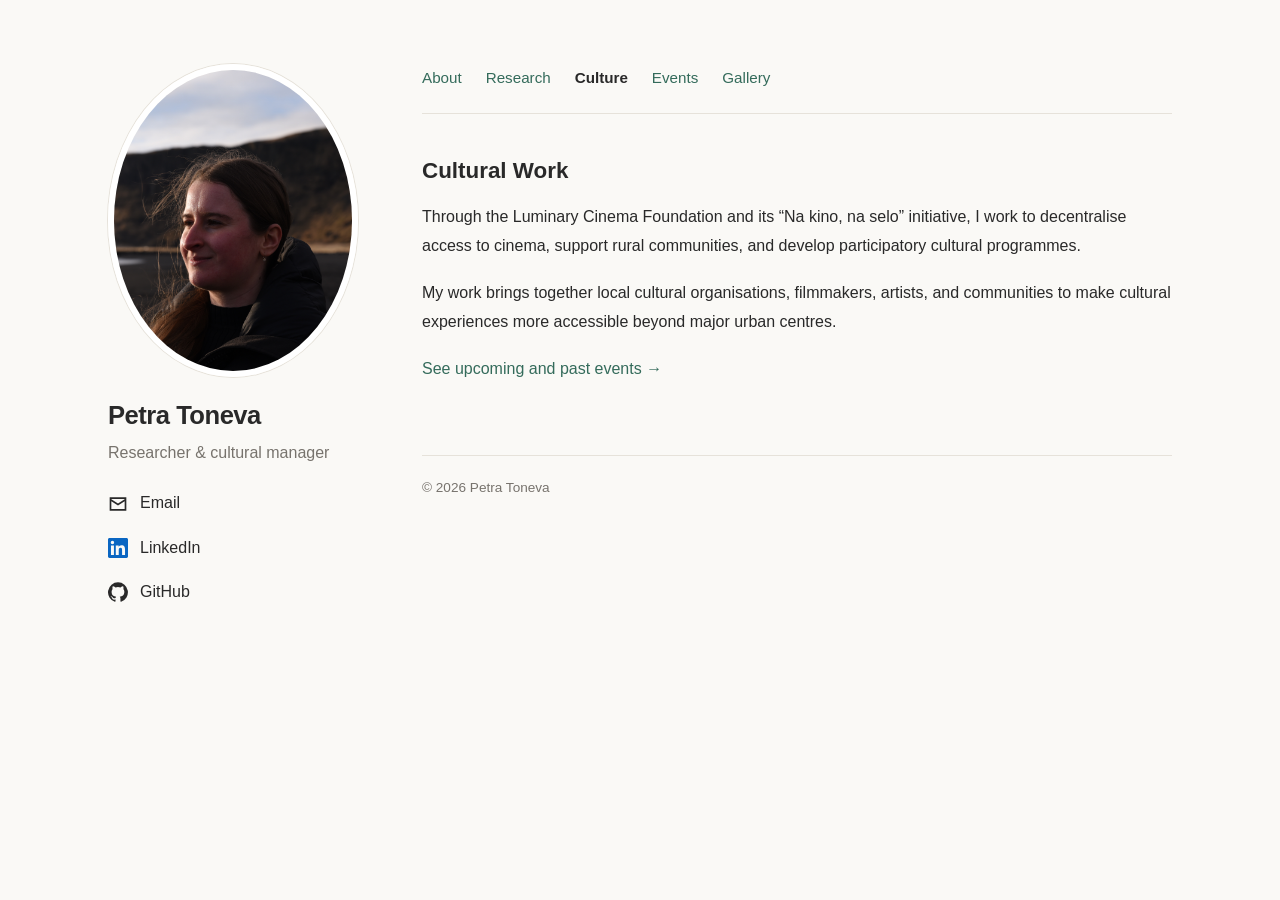
==== culture.html @ c930ba10 "Add files via upload" ====
<!DOCTYPE html>
<html lang="en">
<head>
  <meta charset="UTF-8">
  <meta name="viewport" content="width=device-width, initial-scale=1.0">

  <title>Cultural Work | Petra Toneva</title>
  <meta name="description" content="Petra Toneva's cultural work with the Luminary Cinema Foundation and the “Na kino, na selo” initiative.">

  <link rel="stylesheet" href="styles.css">
</head>

<body>
  <div class="layout">

    <!-- ===== Sidebar (same on every page) ===== -->
    <aside class="sidebar">
      <img src="petra.JPG" alt="Portrait of Petra Toneva" class="sidebar-photo">
      <h1 class="sidebar-name"><a href="index.html">Petra Toneva</a></h1>
      <p class="sidebar-role">Researcher & cultural manager</p>

      <ul class="sidebar-links">
        <li>
          <a href="mailto:petra.toneva@gmail.com">
            <svg viewBox="0 0 24 24" aria-hidden="true"><path d="M2 4h20v16H2V4zm2 2v.4l8 5 8-5V6H4zm16 2.75-8 5-8-5V18h16V8.75z"/></svg>
            Email
          </a>
        </li>
        <li>
          <a href="https://www.linkedin.com/in/petra-toneva/" target="_blank" rel="noopener noreferrer">
            <svg class="icon-linkedin" viewBox="0 0 24 24" aria-hidden="true"><path d="M20.45 20.45h-3.56v-5.57c0-1.33-.02-3.04-1.85-3.04-1.85 0-2.14 1.45-2.14 2.94v5.67H9.35V9h3.41v1.56h.05c.48-.9 1.64-1.85 3.37-1.85 3.6 0 4.27 2.37 4.27 5.46v6.28zM5.34 7.43a2.06 2.06 0 1 1 0-4.13 2.06 2.06 0 0 1 0 4.13zM7.12 20.45H3.56V9h3.56v11.45zM22.22 0H1.77C.79 0 0 .77 0 1.73v20.54C0 23.23.79 24 1.77 24h20.45c.98 0 1.78-.77 1.78-1.73V1.73C24 .77 23.2 0 22.22 0z"/></svg>
            LinkedIn
          </a>
        </li>
        <li>
          <a href="https://github.com/petratoneva/" target="_blank" rel="noopener noreferrer">
            <svg viewBox="0 0 24 24" aria-hidden="true"><path d="M12 .3a12 12 0 0 0-3.8 23.38c.6.12.83-.26.83-.57L9 21.07c-3.34.72-4.04-1.61-4.04-1.61-.55-1.39-1.34-1.76-1.34-1.76-1.08-.74.09-.73.09-.73 1.2.09 1.83 1.24 1.83 1.24 1.07 1.83 2.81 1.3 3.5 1 .1-.78.42-1.31.76-1.61-2.67-.3-5.47-1.33-5.47-5.93 0-1.31.47-2.38 1.24-3.22-.14-.3-.54-1.52.1-3.18 0 0 1-.32 3.3 1.23a11.5 11.5 0 0 1 6 0c2.28-1.55 3.29-1.23 3.29-1.23.64 1.66.24 2.88.12 3.18a4.65 4.65 0 0 1 1.23 3.22c0 4.61-2.8 5.63-5.48 5.92.42.36.81 1.1.81 2.22l-.01 3.29c0 .31.2.69.82.57A12 12 0 0 0 12 .3"/></svg>
            GitHub
          </a>
        </li>
      </ul>
    </aside>

    <!-- ===== Page content ===== -->
    <div class="content">
      <nav aria-label="Main navigation">
        <a href="index.html">About</a>
        <a href="research.html">Research</a>
        <a href="culture.html" aria-current="page">Culture</a>
        <a href="events.html">Events</a>
        <a href="gallery.html">Gallery</a>
      </nav>

      <main>
        <section id="culture">
          <h2>Cultural Work</h2>

          <p>
            Through the Luminary Cinema Foundation and its
            “Na kino, na selo” initiative, I work to decentralise
            access to cinema, support rural communities, and develop
            participatory cultural programmes.
          </p>

          <p>
            My work brings together local cultural organisations,
            filmmakers, artists, and communities to make cultural
            experiences more accessible beyond major urban centres.
          </p>

          <p>
            <a href="events.html">See upcoming and past events →</a>
          </p>
        </section>
      </main>

      <footer>
        <p>© 2026 Petra Toneva</p>
      </footer>
    </div>

  </div>
</body>
</html>
---- styles.css ----
:root {
  --background: #faf9f6;
  --surface: #ffffff;
  --text: #292929;
  --muted: #77736d;
  --accent: #346b5b;
  --line: #e6e2da;
}

* {
  box-sizing: border-box;
}

html {
  scroll-behavior: smooth;
}

body {
  font-family: Arial, Helvetica, sans-serif;
  max-width: 1120px;
  margin: 0 auto;
  padding: 64px 28px;
  line-height: 1.8;
  color: var(--text);
  background: var(--background);
}

h1, h2, h3 {
  line-height: 1.3;
  font-weight: 600;
}

h2 {
  font-size: 1.4rem;
  margin: 0 0 18px;
}

h3 {
  font-size: 1.1rem;
  margin: 0 0 4px;
}

p {
  margin: 0 0 18px;
}

a {
  color: var(--accent);
  text-decoration: none;
}

a:hover {
  text-decoration: underline;
}

/* ---------- Page layout: sidebar + content ---------- */
.layout {
  display: grid;
  grid-template-columns: 250px minmax(0, 1fr);
  gap: 64px;
  align-items: start;
}

/* ---------- Sidebar ---------- */
.sidebar {
  position: sticky;
  top: 40px;
}

.sidebar-photo {
  display: block;
  width: 100%;
  aspect-ratio: 4 / 5;
  object-fit: cover;
  object-position: center;
  border-radius: 50%;
  border: 6px solid var(--surface);
  box-shadow: 0 0 0 1px var(--line);
  margin-bottom: 22px;
}

.sidebar-name {
  font-size: 1.6rem;
  letter-spacing: -0.5px;
  margin: 0 0 8px;
}

.sidebar-name a {
  color: inherit;
}

.sidebar-name a:hover {
  text-decoration: none;
}

.sidebar-role {
  color: var(--muted);
  font-size: 1rem;
  line-height: 1.6;
  margin: 0 0 24px;
}

.sidebar-links {
  list-style: none;
  padding: 0;
  margin: 0;
}

.sidebar-links li {
  padding: 0;
  margin: 0 0 10px;
}

.sidebar-links a {
  display: inline-flex;
  align-items: center;
  gap: 12px;
  color: var(--text);
}

.sidebar-links a:hover {
  color: var(--accent);
  text-decoration: none;
}

.sidebar-links svg {
  width: 20px;
  height: 20px;
  flex-shrink: 0;
  fill: currentColor;
}

.sidebar-links .icon-linkedin {
  fill: #0a66c2;
}

/* ---------- Navigation ---------- */
nav {
  display: flex;
  flex-wrap: wrap;
  gap: 24px;
  padding: 0 0 22px;
  margin: 0 0 42px;
  border-bottom: 1px solid var(--line);
}

nav a {
  font-size: 0.95rem;
}

nav a[aria-current="page"] {
  color: var(--text);
  font-weight: 600;
}

nav a[aria-current="page"]:hover {
  text-decoration: none;
}

/* ---------- Sections ---------- */
section {
  margin-top: 58px;
  scroll-margin-top: 24px;
}

main > section:first-child {
  margin-top: 0;
}

ul {
  padding-left: 22px;
}

li {
  padding-left: 4px;
  margin-bottom: 8px;
}

.contact-links {
  display: flex;
  flex-wrap: wrap;
  gap: 12px 24px;
}

.empty-note {
  color: var(--muted);
}

/* ---------- Events ---------- */
.event-list {
  list-style: none;
  padding: 0;
  margin: 0;
}

.event {
  display: grid;
  grid-template-columns: 140px minmax(0, 1fr);
  gap: 24px;
  padding: 22px 0;
  margin: 0;
  border-top: 1px solid var(--line);
}

.event:last-child {
  border-bottom: 1px solid var(--line);
}

.event-date {
  color: var(--muted);
  font-size: 0.95rem;
}

.event-meta {
  color: var(--muted);
  font-size: 0.9rem;
  margin: 0 0 8px;
}

.event p:last-child {
  margin-bottom: 0;
}

/* ---------- Gallery ---------- */
.gallery {
  display: grid;
  grid-template-columns: repeat(auto-fill, minmax(220px, 1fr));
  gap: 24px;
  margin: 0;
}

.gallery figure {
  margin: 0;
}

.gallery a {
  display: block;
  overflow: hidden;
  border-radius: 4px;
  background: var(--line);
}

.gallery img {
  display: block;
  width: 100%;
  aspect-ratio: 4 / 3;
  object-fit: cover;
  transition: transform 0.3s ease;
}

.gallery a:hover img {
  transform: scale(1.03);
}

.gallery figcaption {
  margin-top: 8px;
  font-size: 0.85rem;
  line-height: 1.5;
  color: var(--muted);
}

/* Lightbox */
.lightbox {
  max-width: min(92vw, 1100px);
  max-height: 92vh;
  padding: 0;
  border: none;
  border-radius: 4px;
  background: var(--surface);
}

.lightbox::backdrop {
  background: rgba(20, 20, 20, 0.85);
}

.lightbox img {
  display: block;
  max-width: 100%;
  max-height: calc(92vh - 60px);
  margin: 0 auto;
}

.lightbox-bar {
  display: flex;
  justify-content: space-between;
  align-items: center;
  gap: 16px;
  padding: 10px 16px;
  font-size: 0.85rem;
  color: var(--muted);
}

.lightbox-close {
  border: none;
  background: none;
  font: inherit;
  font-size: 1.4rem;
  line-height: 1;
  color: var(--text);
  cursor: pointer;
}

/* ---------- Footer ---------- */
footer {
  margin-top: 72px;
  padding-top: 20px;
  border-top: 1px solid var(--line);
  color: var(--muted);
  font-size: 0.85rem;
}

/* ---------- Mobile ---------- */
@media (max-width: 760px) {
  body {
    padding: 32px 20px;
  }

  .layout {
    grid-template-columns: 1fr;
    gap: 32px;
  }

  /* Sidebar becomes a compact header: photo beside name */
  .sidebar {
    position: static;
    display: grid;
    grid-template-columns: 96px minmax(0, 1fr);
    gap: 4px 20px;
    align-items: center;
  }

  .sidebar-photo {
    grid-row: span 2;
    border-width: 3px;
    margin: 0;
  }

  .sidebar-name {
    font-size: 1.4rem;
    margin: 0;
    align-self: end;
  }

  .sidebar-role {
    margin: 0;
    align-self: start;
    font-size: 0.95rem;
  }

  .sidebar-links {
    grid-column: 1 / -1;
    display: flex;
    flex-wrap: wrap;
    gap: 8px 20px;
    margin-top: 16px;
  }

  .sidebar-links li {
    margin: 0;
  }

  nav {
    gap: 12px 20px;
    margin-bottom: 32px;
    padding-top: 18px;
    border-top: 1px solid var(--line);
  }

  section {
    margin-top: 44px;
  }

  .event {
    grid-template-columns: 1fr;
    gap: 4px;
  }

  .gallery {
    grid-template-columns: repeat(auto-fill, minmax(150px, 1fr));
    gap: 16px;
  }
}
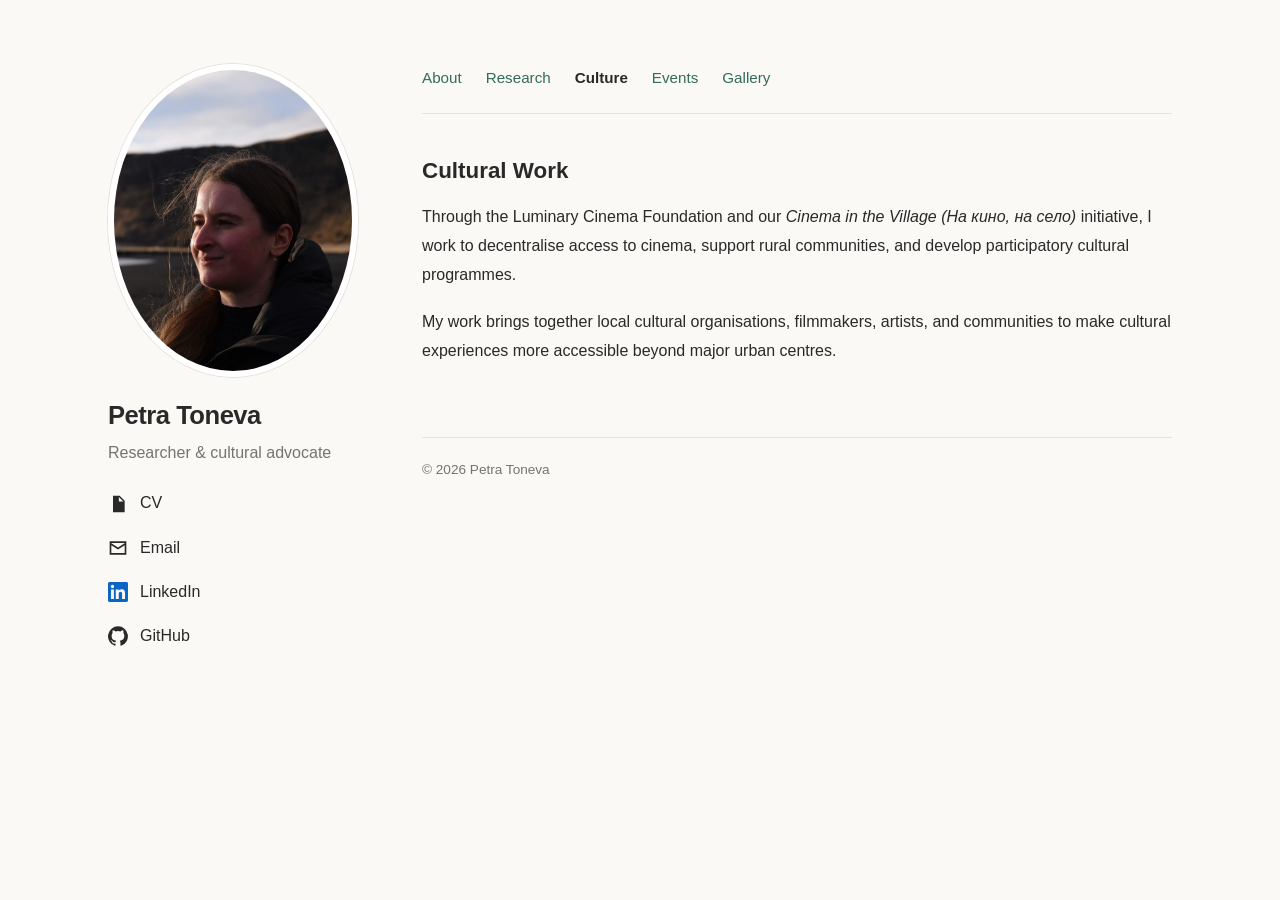
==== commit 02af3114: "Add files via upload" ====
--- a/culture.html
+++ b/culture.html
@@ -5,7 +5,7 @@
   <meta name="viewport" content="width=device-width, initial-scale=1.0">
 
   <title>Cultural Work | Petra Toneva</title>
-  <meta name="description" content="Petra Toneva's cultural work with the Luminary Cinema Foundation and the “Na kino, na selo” initiative.">
+  <meta name="description" content="Petra Toneva's cultural work with the Luminary Cinema Foundation and the Cinema in the Village (На кино, на село) initiative.">
 
   <link rel="stylesheet" href="styles.css">
 </head>
@@ -15,11 +15,18 @@
 
     <!-- ===== Sidebar (same on every page) ===== -->
     <aside class="sidebar">
-      <img src="petra.JPG" alt="Portrait of Petra Toneva" class="sidebar-photo">
+      <img src="petra-portrait.jpg" alt="Portrait of Petra Toneva" class="sidebar-photo">
       <h1 class="sidebar-name"><a href="index.html">Petra Toneva</a></h1>
-      <p class="sidebar-role">Researcher & cultural manager</p>
+      <p class="sidebar-role">Researcher & cultural advocate</p>
 
       <ul class="sidebar-links">
+        <li>
+          <!-- Put your CV in the same folder with this file name -->
+          <a href="CV_Petra_Toneva.pdf" target="_blank" rel="noopener">
+            <svg viewBox="0 0 24 24" aria-hidden="true"><path d="M6 2h8l6 6v14H6V2zm7 1.5V9h5.5L13 3.5zM9 12h8v1.5H9V12zm0 3h8v1.5H9V15zm0 3h5v1.5H9V18z"/></svg>
+            CV
+          </a>
+        </li>
         <li>
           <a href="mailto:petra.toneva@gmail.com">
             <svg viewBox="0 0 24 24" aria-hidden="true"><path d="M2 4h20v16H2V4zm2 2v.4l8 5 8-5V6H4zm16 2.75-8 5-8-5V18h16V8.75z"/></svg>
@@ -56,20 +63,16 @@
           <h2>Cultural Work</h2>
 
           <p>
-            Through the Luminary Cinema Foundation and its
-            “Na kino, na selo” initiative, I work to decentralise
-            access to cinema, support rural communities, and develop
-            participatory cultural programmes.
+            Through the Luminary Cinema Foundation and our
+            <em>Cinema in the Village (<span lang="bg">На кино, на село</span>)</em>
+            initiative, I work to decentralise access to cinema, support
+            rural communities, and develop participatory cultural programmes.
           </p>
 
           <p>
             My work brings together local cultural organisations,
             filmmakers, artists, and communities to make cultural
             experiences more accessible beyond major urban centres.
-          </p>
-
-          <p>
-            <a href="events.html">See upcoming and past events →</a>
           </p>
         </section>
       </main>
--- a/styles.css
+++ b/styles.css
@@ -186,39 +186,72 @@
   color: var(--muted);
 }
 
-/* ---------- Events ---------- */
-.event-list {
+/* ---------- Item lists (education, events, training) ---------- */
+.item-list {
   list-style: none;
   padding: 0;
-  margin: 0;
-}
-
-.event {
-  display: grid;
-  grid-template-columns: 140px minmax(0, 1fr);
-  gap: 24px;
-  padding: 22px 0;
+  margin: 0 0 8px;
+}
+
+.item-list li {
+  display: flex;
+  flex-wrap: wrap;
+  justify-content: space-between;
+  gap: 2px 24px;
+  padding: 12px 0;
   margin: 0;
   border-top: 1px solid var(--line);
 }
 
-.event:last-child {
+.item-list li:last-child {
   border-bottom: 1px solid var(--line);
 }
 
-.event-date {
-  color: var(--muted);
-  font-size: 0.95rem;
-}
-
-.event-meta {
-  color: var(--muted);
-  font-size: 0.9rem;
-  margin: 0 0 8px;
-}
-
-.event p:last-child {
-  margin-bottom: 0;
+.item-title {
+  font-weight: 600;
+}
+
+.item-detail {
+  color: var(--muted);
+  text-align: right;
+}
+
+.list-heading {
+  margin: 40px 0 12px;
+  font-size: 0.85rem;
+  letter-spacing: 1px;
+  text-transform: uppercase;
+  color: var(--muted);
+}
+
+h2 + .list-heading {
+  margin-top: 8px;
+}
+
+/* ---------- Research projects ---------- */
+.project-list {
+  margin: 28px 0 0;
+}
+
+.project {
+  padding: 20px 0;
+  border-top: 1px solid var(--line);
+}
+
+.project:last-child {
+  border-bottom: 1px solid var(--line);
+}
+
+.project h3 {
+  margin-bottom: 6px;
+}
+
+.project p {
+  margin: 0;
+}
+
+.after-list {
+  margin-top: 28px;
 }
 
 /* ---------- Gallery ---------- */
@@ -351,8 +384,9 @@
     grid-column: 1 / -1;
     display: flex;
     flex-wrap: wrap;
-    gap: 8px 20px;
+    gap: 8px 16px;
     margin-top: 16px;
+    font-size: 0.95rem;
   }
 
   .sidebar-links li {
@@ -370,9 +404,12 @@
     margin-top: 44px;
   }
 
-  .event {
-    grid-template-columns: 1fr;
-    gap: 4px;
+  .item-list li {
+    flex-direction: column;
+  }
+
+  .item-detail {
+    text-align: left;
   }
 
   .gallery {
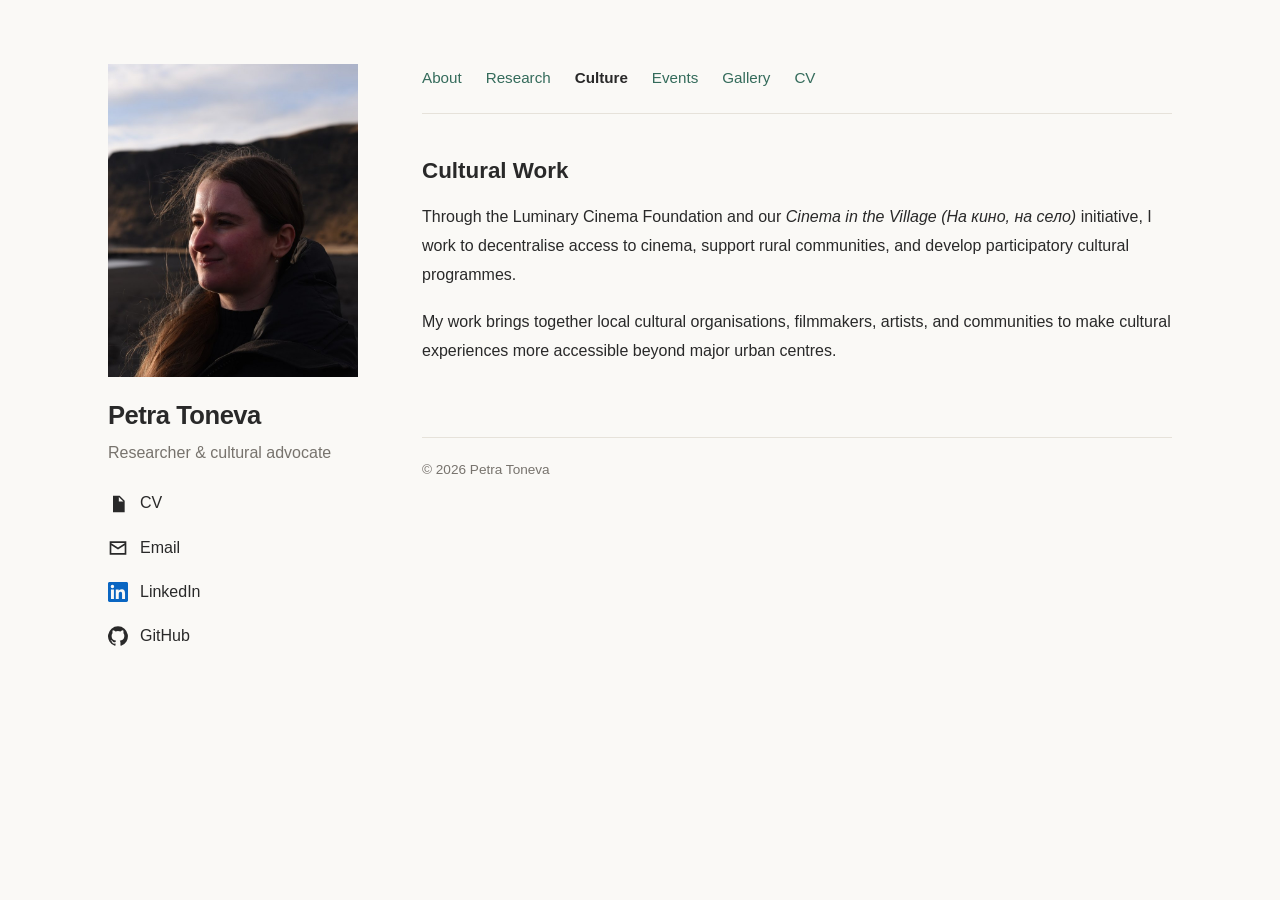
==== commit 8c49f4e8: "Add files via upload" ====
--- a/culture.html
+++ b/culture.html
@@ -21,8 +21,7 @@
 
       <ul class="sidebar-links">
         <li>
-          <!-- Put your CV in the same folder with this file name -->
-          <a href="CV_Petra_Toneva.pdf" target="_blank" rel="noopener">
+          <a href="cv.html">
             <svg viewBox="0 0 24 24" aria-hidden="true"><path d="M6 2h8l6 6v14H6V2zm7 1.5V9h5.5L13 3.5zM9 12h8v1.5H9V12zm0 3h8v1.5H9V15zm0 3h5v1.5H9V18z"/></svg>
             CV
           </a>
@@ -56,6 +55,7 @@
         <a href="culture.html" aria-current="page">Culture</a>
         <a href="events.html">Events</a>
         <a href="gallery.html">Gallery</a>
+        <a href="cv.html">CV</a>
       </nav>
 
       <main>
--- a/styles.css
+++ b/styles.css
@@ -72,10 +72,8 @@
   width: 100%;
   aspect-ratio: 4 / 5;
   object-fit: cover;
-  object-position: center;
-  border-radius: 50%;
-  border: 6px solid var(--surface);
-  box-shadow: 0 0 0 1px var(--line);
+  object-position: 50% 40%;
+  border-radius: 0;
   margin-bottom: 22px;
 }
 
@@ -186,7 +184,10 @@
   color: var(--muted);
 }
 
-/* ---------- Item lists (education, events, training) ---------- */
+/* ---------- Item lists (education, events, training) ----------
+   Every row uses the same three columns, so names, details and years
+   line up down the whole page. All text is left-aligned and uses the
+   same size, weight and colour. */
 .item-list {
   list-style: none;
   padding: 0;
@@ -194,26 +195,43 @@
 }
 
 .item-list li {
-  display: flex;
-  flex-wrap: wrap;
-  justify-content: space-between;
+  display: grid;
+  grid-template-columns: minmax(0, 5fr) minmax(0, 4fr) 3.5rem;
   gap: 2px 24px;
+  align-items: baseline;
   padding: 12px 0;
   margin: 0;
   border-top: 1px solid var(--line);
+  text-align: left;
 }
 
 .item-list li:last-child {
   border-bottom: 1px solid var(--line);
 }
 
-.item-title {
-  font-weight: 600;
-}
-
-.item-detail {
-  color: var(--muted);
-  text-align: right;
+.item-title,
+.item-detail,
+.item-year {
+  font-weight: 400;
+  color: var(--text);
+  text-align: left;
+}
+
+.item-year {
+  font-variant-numeric: tabular-nums;
+}
+
+/* Linked names look like the rest; only the small arrow marks a link */
+.item-title a {
+  color: inherit;
+}
+
+.item-title a:hover {
+  text-decoration: underline;
+}
+
+.item-title .ext {
+  font-size: 0.85em;
 }
 
 .list-heading {
@@ -333,6 +351,34 @@
   cursor: pointer;
 }
 
+/* ---------- CV ---------- */
+.cv-header {
+  display: flex;
+  flex-wrap: wrap;
+  justify-content: space-between;
+  align-items: baseline;
+  gap: 8px 24px;
+  margin-bottom: 18px;
+}
+
+.cv-header h2 {
+  margin: 0;
+}
+
+.cv-frame p {
+  padding: 16px;
+  margin: 0;
+}
+
+.cv-frame {
+  display: block;
+  width: 100%;
+  height: 85vh;
+  min-height: 600px;
+  border: 1px solid var(--line);
+  background: var(--surface);
+}
+
 /* ---------- Footer ---------- */
 footer {
   margin-top: 72px;
@@ -364,7 +410,6 @@
 
   .sidebar-photo {
     grid-row: span 2;
-    border-width: 3px;
     margin: 0;
   }
 
@@ -394,7 +439,7 @@
   }
 
   nav {
-    gap: 12px 20px;
+    gap: 12px 16px;
     margin-bottom: 32px;
     padding-top: 18px;
     border-top: 1px solid var(--line);
@@ -405,11 +450,16 @@
   }
 
   .item-list li {
-    flex-direction: column;
-  }
-
-  .item-detail {
-    text-align: left;
+    grid-template-columns: minmax(0, 1fr) 3.5rem;
+  }
+
+  .cv-frame {
+    height: 75vh;
+    min-height: 420px;
+  }
+
+  .item-title {
+    grid-column: 1 / -1;
   }
 
   .gallery {
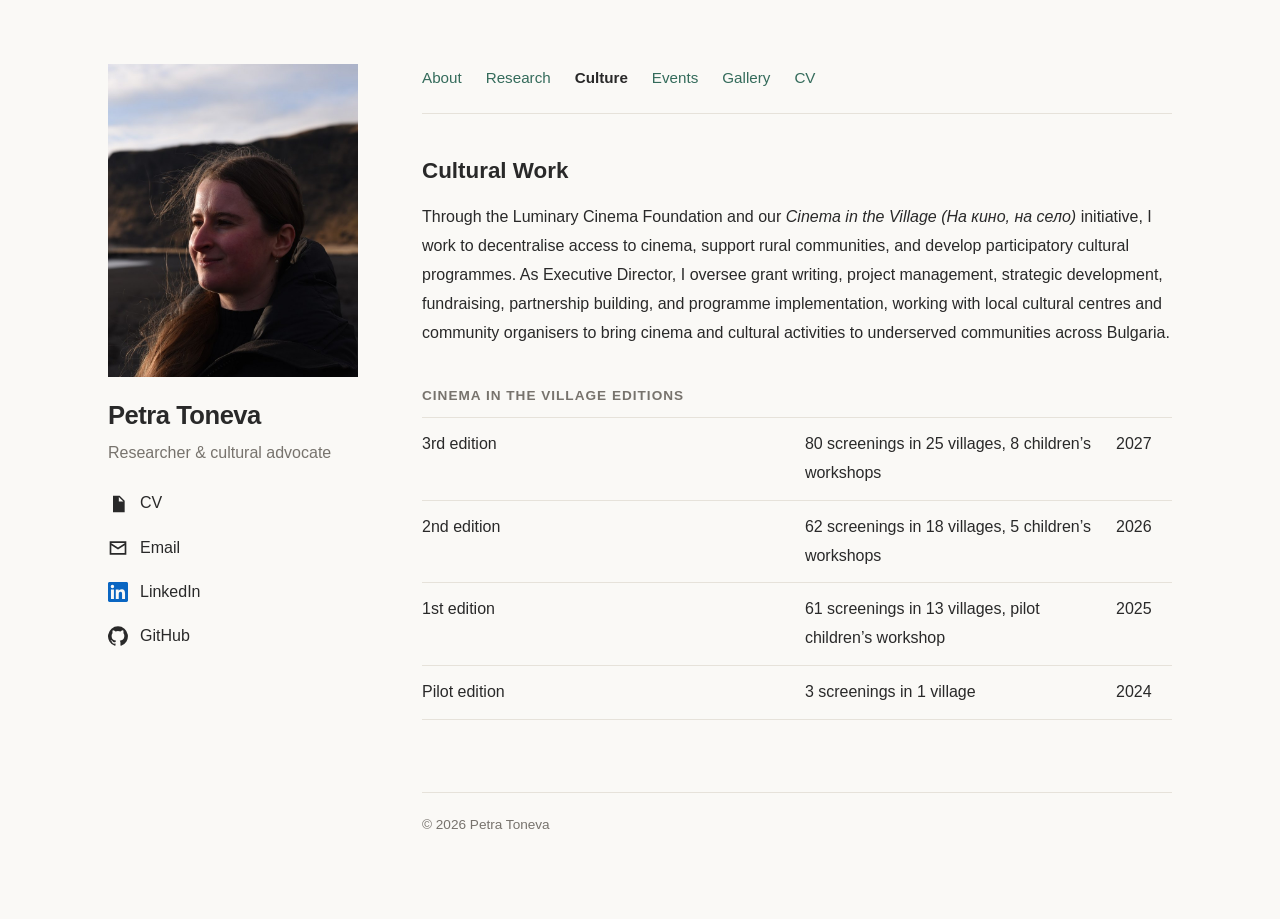
==== commit e6962b02: "Add files via upload" ====
--- a/culture.html
+++ b/culture.html
@@ -67,13 +67,36 @@
             <em>Cinema in the Village (<span lang="bg">На кино, на село</span>)</em>
             initiative, I work to decentralise access to cinema, support
             rural communities, and develop participatory cultural programmes.
+            As Executive Director, I oversee grant writing, project management,
+            strategic development, fundraising, partnership building, and
+            programme implementation, working with local cultural centres and
+            community organisers to bring cinema and cultural activities to
+            underserved communities across Bulgaria.
           </p>
 
-          <p>
-            My work brings together local cultural organisations,
-            filmmakers, artists, and communities to make cultural
-            experiences more accessible beyond major urban centres.
-          </p>
+          <h3 class="list-heading">Cinema in the Village editions</h3>
+          <ul class="item-list">
+            <li>
+              <span class="item-title">3rd edition</span>
+              <span class="item-detail">80 screenings in 25 villages, 8 children’s workshops</span>
+              <span class="item-year">2027</span>
+            </li>
+            <li>
+              <span class="item-title">2nd edition</span>
+              <span class="item-detail">62 screenings in 18 villages, 5 children’s workshops</span>
+              <span class="item-year">2026</span>
+            </li>
+            <li>
+              <span class="item-title">1st edition</span>
+              <span class="item-detail">61 screenings in 13 villages, pilot children’s workshop</span>
+              <span class="item-year">2025</span>
+            </li>
+            <li>
+              <span class="item-title">Pilot edition</span>
+              <span class="item-detail">3 screenings in 1 village</span>
+              <span class="item-year">2024</span>
+            </li>
+          </ul>
         </section>
       </main>
 
--- a/styles.css
+++ b/styles.css
@@ -272,111 +272,141 @@
   margin-top: 28px;
 }
 
-/* ---------- Gallery ---------- */
+/* ---------- Gallery carousel ---------- */
+.content,
+.carousel {
+  min-width: 0;
+}
+
+.carousel {
+  position: relative;
+}
+
+/* The track scrolls sideways one photo at a time (swipe works on phones) */
 .gallery {
-  display: grid;
-  grid-template-columns: repeat(auto-fill, minmax(220px, 1fr));
-  gap: 24px;
+  display: flex;
+  overflow-x: auto;
+  scroll-snap-type: x mandatory;
+  scroll-behavior: smooth;
+  scrollbar-width: none;
+  outline: none;
+}
+
+.gallery::-webkit-scrollbar {
+  display: none;
+}
+
+.gallery:focus-visible {
+  outline: 2px solid var(--accent);
+  outline-offset: 4px;
+}
+
+.gallery figure {
+  flex: 0 0 100%;
   margin: 0;
-}
-
-.gallery figure {
-  margin: 0;
+  scroll-snap-align: start;
 }
 
 .gallery a {
   display: block;
-  overflow: hidden;
-  border-radius: 4px;
-  background: var(--line);
-}
-
+  background: #eceae4;
+}
+
+/* Whole photo is shown, never cropped */
 .gallery img {
+  display: block;
+  width: 100%;
+  aspect-ratio: 3 / 2;
+  object-fit: contain;
+}
+
+.gallery figcaption {
+  margin-top: 10px;
+  min-height: 1.6em;
+  padding-right: 4.5rem;          /* room for the counter */
+  color: var(--text);
+}
+
+.carousel-btn {
+  position: absolute;
+  top: calc((100% - 2.4rem) / 2);
+  transform: translateY(-50%);
+  width: 44px;
+  height: 44px;
+  border: none;
+  border-radius: 50%;
+  background: rgba(255, 255, 255, 0.85);
+  color: var(--text);
+  font-size: 1.8rem;
+  line-height: 1;
+  cursor: pointer;
+  box-shadow: 0 1px 4px rgba(0, 0, 0, 0.15);
+}
+
+.carousel-btn:hover {
+  background: #fff;
+}
+
+.carousel-btn:focus-visible {
+  outline: 2px solid var(--accent);
+  outline-offset: 2px;
+}
+
+.carousel-prev {
+  left: 12px;
+}
+
+.carousel-next {
+  right: 12px;
+}
+
+.carousel-bar {
+  display: flex;
+  justify-content: flex-end;
+  margin-top: -1.75rem;           /* sits on the caption line, right side */
+  pointer-events: none;
+}
+
+.carousel-count {
+  color: var(--muted);
+  font-size: 0.9rem;
+  font-variant-numeric: tabular-nums;
+}
+
+.carousel-thumbs {
+  display: flex;
+  gap: 8px;
+  margin-top: 18px;
+  overflow-x: auto;
+  scrollbar-width: thin;
+  padding-bottom: 6px;
+}
+
+.carousel-thumb {
+  flex: 0 0 auto;
+  width: 84px;
+  padding: 0;
+  border: 2px solid transparent;
+  background: none;
+  cursor: pointer;
+  opacity: 0.6;
+  transition: opacity 0.2s ease;
+}
+
+.carousel-thumb img {
   display: block;
   width: 100%;
   aspect-ratio: 4 / 3;
   object-fit: cover;
-  transition: transform 0.3s ease;
-}
-
-.gallery a:hover img {
-  transform: scale(1.03);
-}
-
-.gallery figcaption {
-  margin-top: 8px;
-  font-size: 0.85rem;
-  line-height: 1.5;
-  color: var(--muted);
-}
-
-/* Lightbox */
-.lightbox {
-  max-width: min(92vw, 1100px);
-  max-height: 92vh;
-  padding: 0;
-  border: none;
-  border-radius: 4px;
-  background: var(--surface);
-}
-
-.lightbox::backdrop {
-  background: rgba(20, 20, 20, 0.85);
-}
-
-.lightbox img {
-  display: block;
-  max-width: 100%;
-  max-height: calc(92vh - 60px);
-  margin: 0 auto;
-}
-
-.lightbox-bar {
-  display: flex;
-  justify-content: space-between;
-  align-items: center;
-  gap: 16px;
-  padding: 10px 16px;
-  font-size: 0.85rem;
-  color: var(--muted);
-}
-
-.lightbox-close {
-  border: none;
-  background: none;
-  font: inherit;
-  font-size: 1.4rem;
-  line-height: 1;
-  color: var(--text);
-  cursor: pointer;
-}
-
-/* ---------- CV ---------- */
-.cv-header {
-  display: flex;
-  flex-wrap: wrap;
-  justify-content: space-between;
-  align-items: baseline;
-  gap: 8px 24px;
-  margin-bottom: 18px;
-}
-
-.cv-header h2 {
-  margin: 0;
-}
-
-.cv-frame p {
-  padding: 16px;
-  margin: 0;
-}
-
-.cv-frame {
-  display: block;
-  width: 100%;
-  height: 85vh;
-  min-height: 600px;
-  border: 1px solid var(--line);
-  background: var(--surface);
+}
+
+.carousel-thumb:hover,
+.carousel-thumb.is-active {
+  opacity: 1;
+}
+
+.carousel-thumb.is-active {
+  border-color: var(--text);
 }
 
 /* ---------- Footer ---------- */
@@ -395,7 +425,7 @@
   }
 
   .layout {
-    grid-template-columns: 1fr;
+    grid-template-columns: minmax(0, 1fr);
     gap: 32px;
   }
 
@@ -439,7 +469,7 @@
   }
 
   nav {
-    gap: 12px 16px;
+    gap: 10px 14px;
     margin-bottom: 32px;
     padding-top: 18px;
     border-top: 1px solid var(--line);
@@ -462,8 +492,21 @@
     grid-column: 1 / -1;
   }
 
-  .gallery {
-    grid-template-columns: repeat(auto-fill, minmax(150px, 1fr));
-    gap: 16px;
-  }
-}
+  .carousel-btn {
+    width: 36px;
+    height: 36px;
+    font-size: 1.5rem;
+  }
+
+  .carousel-prev {
+    left: 8px;
+  }
+
+  .carousel-next {
+    right: 8px;
+  }
+
+  .carousel-thumb {
+    width: 64px;
+  }
+}
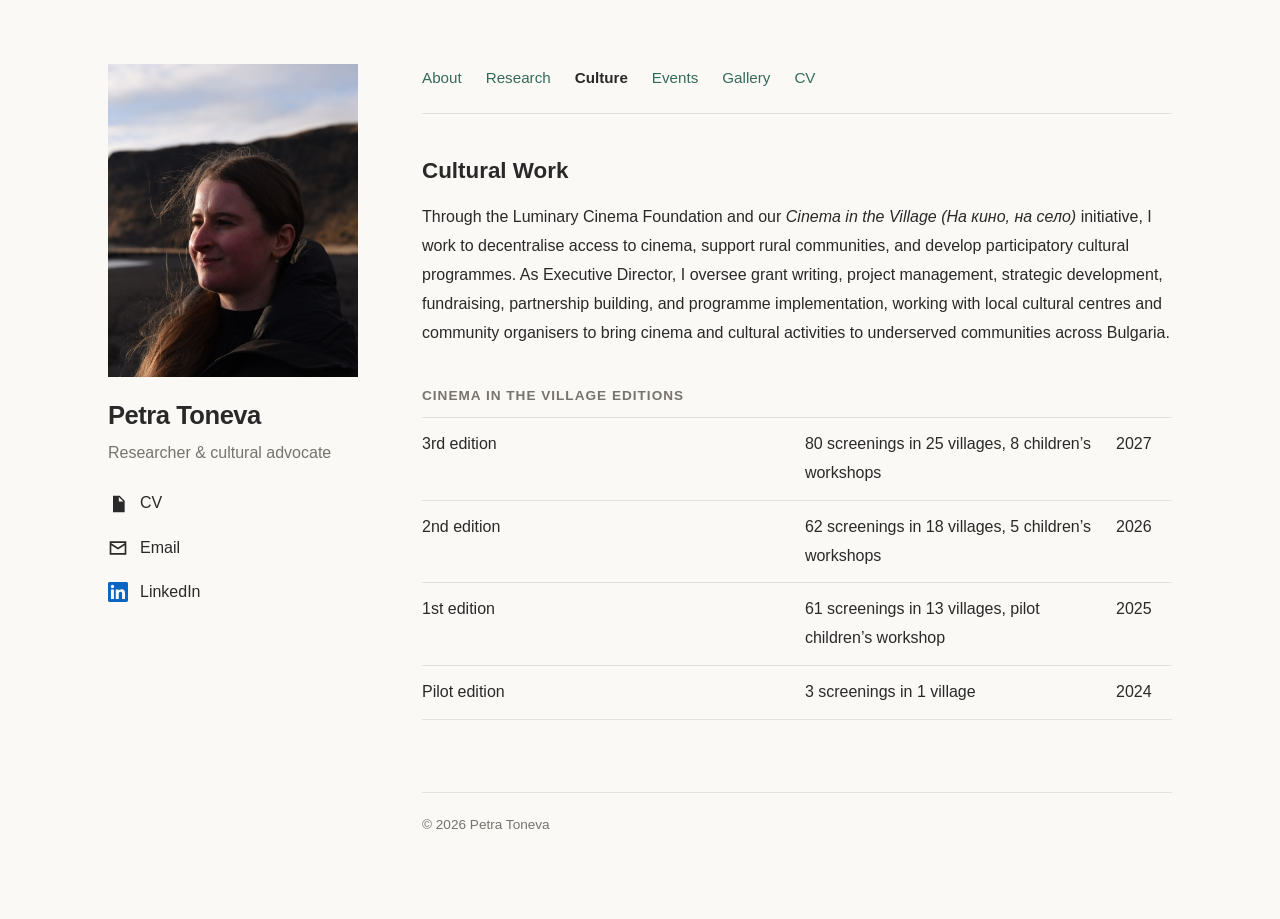
==== commit 96681325: "Add files via upload" ====
--- a/culture.html
+++ b/culture.html
@@ -38,12 +38,13 @@
             LinkedIn
           </a>
         </li>
+        <!-- GitHub hidden for now. To show it again, add back:
         <li>
           <a href="https://github.com/petratoneva/" target="_blank" rel="noopener noreferrer">
-            <svg viewBox="0 0 24 24" aria-hidden="true"><path d="M12 .3a12 12 0 0 0-3.8 23.38c.6.12.83-.26.83-.57L9 21.07c-3.34.72-4.04-1.61-4.04-1.61-.55-1.39-1.34-1.76-1.34-1.76-1.08-.74.09-.73.09-.73 1.2.09 1.83 1.24 1.83 1.24 1.07 1.83 2.81 1.3 3.5 1 .1-.78.42-1.31.76-1.61-2.67-.3-5.47-1.33-5.47-5.93 0-1.31.47-2.38 1.24-3.22-.14-.3-.54-1.52.1-3.18 0 0 1-.32 3.3 1.23a11.5 11.5 0 0 1 6 0c2.28-1.55 3.29-1.23 3.29-1.23.64 1.66.24 2.88.12 3.18a4.65 4.65 0 0 1 1.23 3.22c0 4.61-2.8 5.63-5.48 5.92.42.36.81 1.1.81 2.22l-.01 3.29c0 .31.2.69.82.57A12 12 0 0 0 12 .3"/></svg>
-            GitHub
+            (GitHub icon) GitHub
           </a>
         </li>
+        -->
       </ul>
     </aside>
 
